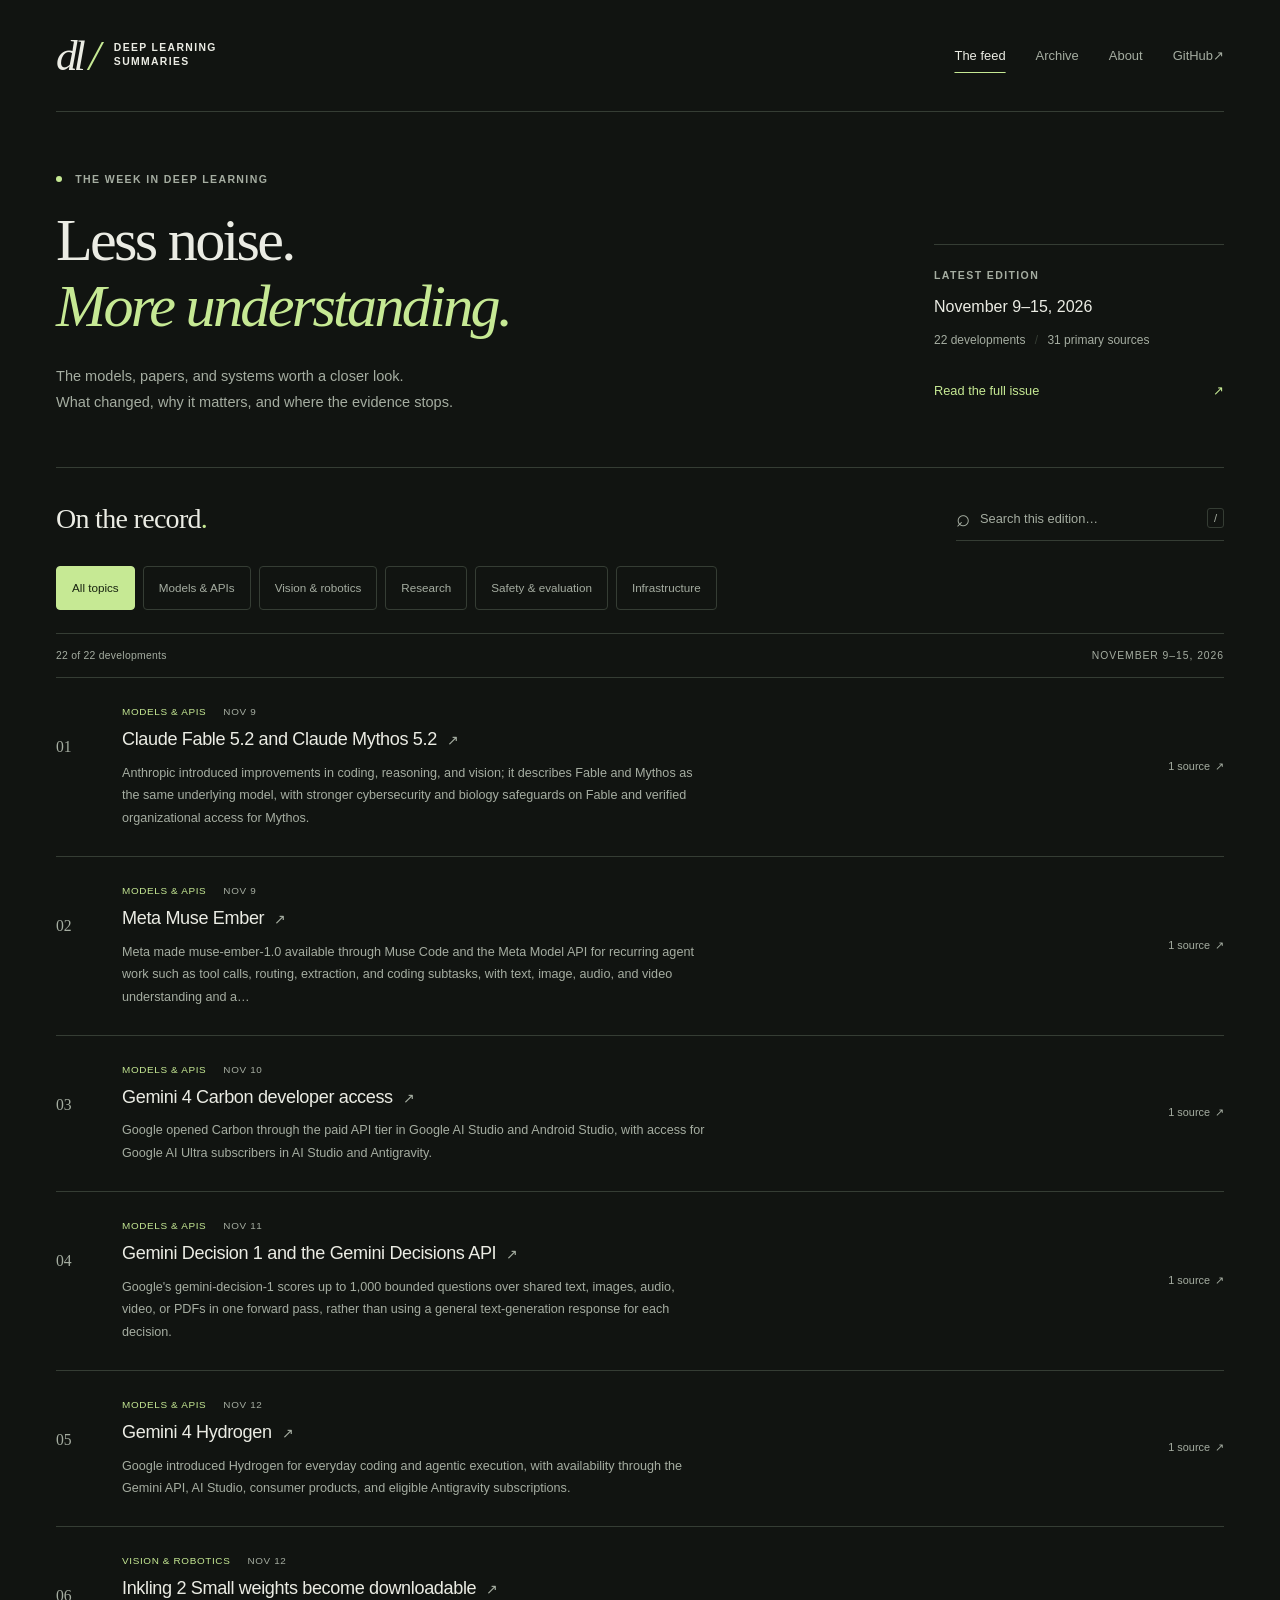
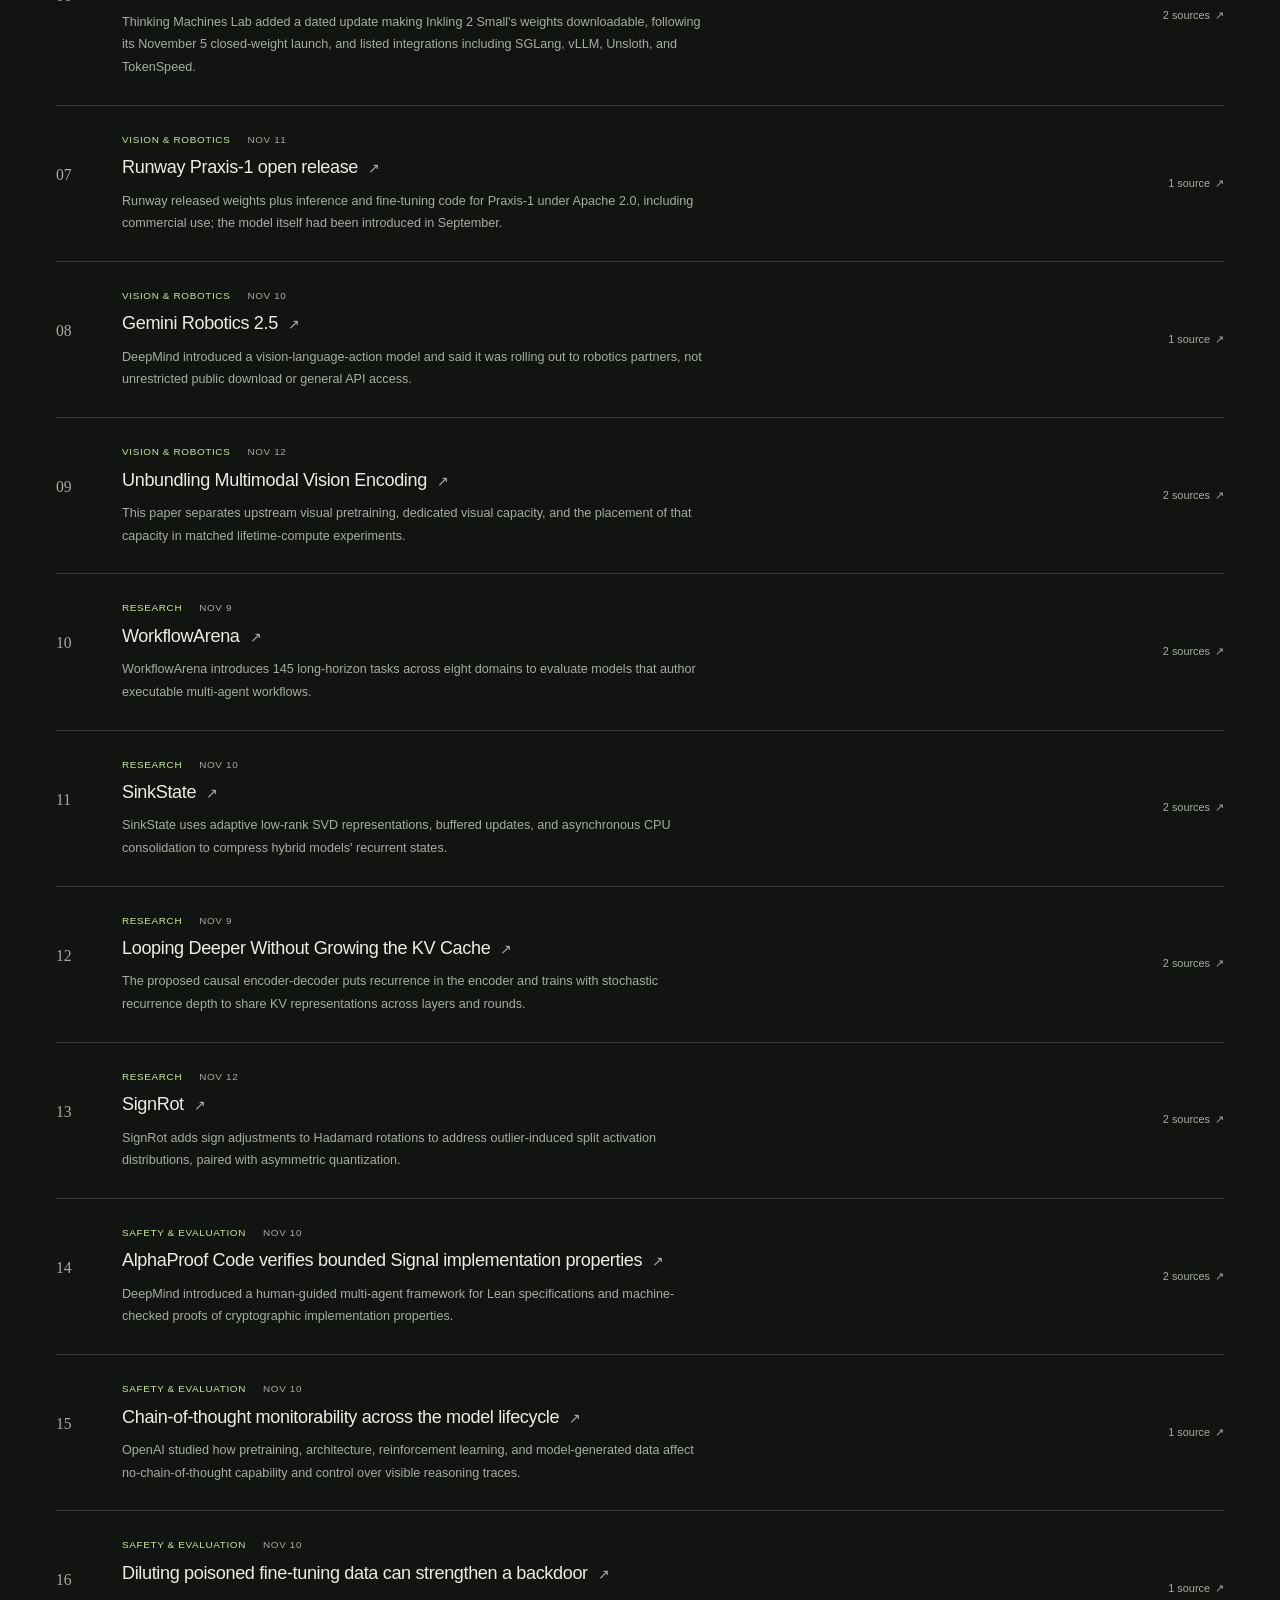
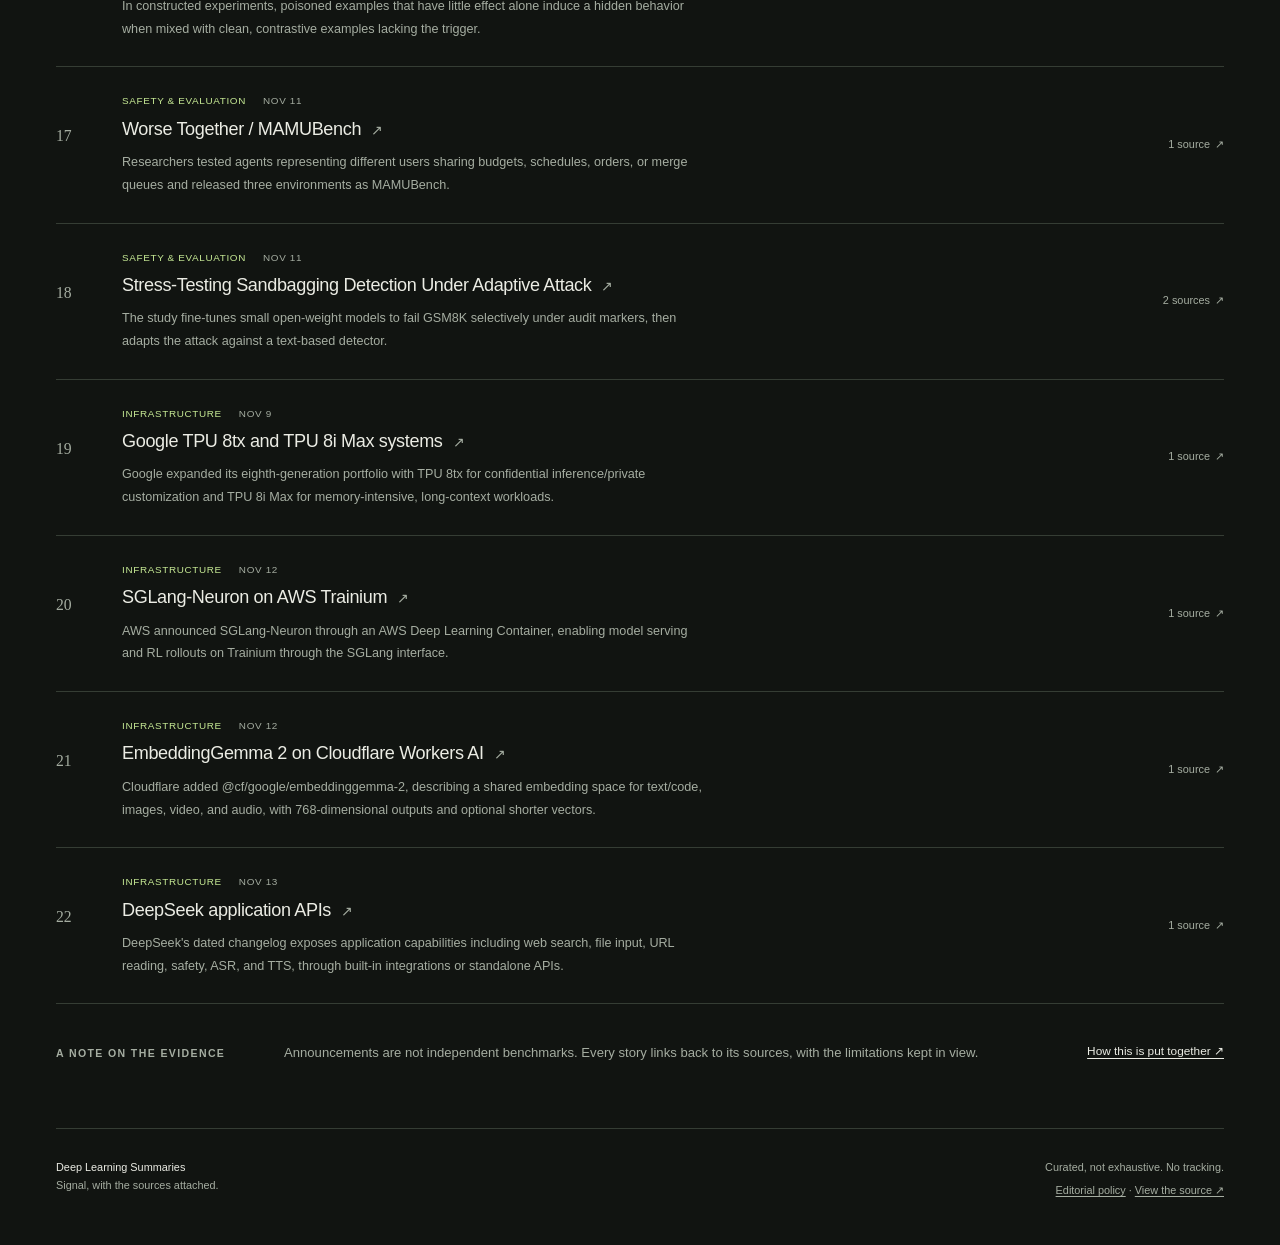
==== docs/index.html @ a54752f3 "feat: add dark news feed and static article website" ====
<!doctype html>
<html lang="en"><head><meta charset="utf-8"><meta name="viewport" content="width=device-width,initial-scale=1">
<meta name="color-scheme" content="dark"><meta name="description" content="A source-linked weekly digest of deep-learning research, models, safety, and infrastructure. Curated, not exhaustive.">
<title>The feed · Deep Learning Summaries</title>
<link rel="icon" href="assets/favicon.svg" type="image/svg+xml">
<link rel="stylesheet" href="assets/site.css"><script type="module" src="assets/site.mjs"></script></head>
<body><a class="skip" href="#main">Skip to content</a><div class="site-wrap">
<header class="topbar"><a class="wordmark" href="index.html" aria-label="Deep Learning Summaries home"><span class="brand-mark" aria-hidden="true">dl<span> /</span></span><span>DEEP LEARNING<br>SUMMARIES</span></a>
<nav aria-label="Main navigation"><a href="index.html" aria-current="page">The feed</a><a href="archive.html">Archive</a><a href="about.html">About</a><a href="https://github.com/justinruaya123/deep-learning-summaries">GitHub <span aria-hidden="true">↗</span></a></nav></header>
<main id="main">
<section class="issue-intro"><div><p class="eyebrow"><span class="status-dot" aria-hidden="true"></span> THE WEEK IN DEEP LEARNING</p><h1>Less noise.<br><em>More understanding.</em></h1><p class="intro-copy">The models, papers, and systems worth a closer look.<br>What changed, why it matters, and where the evidence stops.</p></div>
<aside class="issue-stamp"><span class="eyebrow">LATEST EDITION</span><strong>November 9–15, 2026</strong><p>22 developments <span aria-hidden="true">/</span> 31 primary sources</p><a class="read-issue" href="issues/2026-11-09_to_2026-11-15.html">Read the full issue <span aria-hidden="true">↗</span></a></aside></section>
<section class="feed-section" aria-labelledby="feed-heading"><div class="feed-heading"><h2 id="feed-heading">On the record<span class="accent">.</span></h2><div class="search-wrap" data-enhanced hidden><label class="sr-only" for="search">Search developments</label><span aria-hidden="true">⌕</span><input type="search" id="search" placeholder="Search this edition…" autocomplete="off"><kbd aria-hidden="true">/</kbd></div></div>
<div class="filter-bar" data-enhanced hidden role="group" aria-label="Filter by topic"><button type="button" class="filter is-active" data-filter="all" aria-pressed="true">All topics</button><button type="button" class="filter" data-filter="models" aria-pressed="false">Models & APIs</button><button type="button" class="filter" data-filter="robotics" aria-pressed="false">Vision & robotics</button><button type="button" class="filter" data-filter="research" aria-pressed="false">Research</button><button type="button" class="filter" data-filter="safety" aria-pressed="false">Safety & evaluation</button><button type="button" class="filter" data-filter="infrastructure" aria-pressed="false">Infrastructure</button></div>
<div class="feed-context"><span id="result-count" role="status" aria-live="polite">22 developments</span><span>NOVEMBER 9–15, 2026</span></div>
<div class="stories"><article class="story" data-story data-topic="models" data-search="Claude Fable 5.2 and Claude Mythos 5.2 Date: November 9 — new model versions. Anthropic introduced improvements in coding, reasoning, and vision; it describes Fable and Mythos as the same underlying model, with stronger cybersecurity and biology safeguards on Fable and verified organizational access for Mythos. Anthropic reports generation up to 30% faster than the 5.1 versions and standard pricing of $8 per million input tokens and $40 per million output tokens. Those speed and capability statements are vendor reports, not matched independent tests in this digest. Why it matters — interpretation: Access rules and safeguards can differ even when the underlying model is shared; model selection requires checking both capability and deployment eligibility.">
<div class="story-index">01</div><div class="story-main"><div class="story-meta"><span class="topic-label">Models &amp; APIs</span><span>NOV 9</span></div>
<h3><a href="issues/2026-11-09_to_2026-11-15.html#claude-fable-52-and-claude-mythos-52">Claude Fable 5.2 and Claude Mythos 5.2<span class="story-arrow" aria-hidden="true">↗</span></a></h3><p>Anthropic introduced improvements in coding, reasoning, and vision; it describes Fable and Mythos as the same underlying model, with stronger cybersecurity and biology safeguards on Fable and verified organizational access for Mythos.</p></div>
<a class="source-count" href="issues/2026-11-09_to_2026-11-15.html#source-19">1 source <span aria-hidden="true">↗</span></a></article><article class="story" data-story data-topic="models" data-search="Meta Muse Ember Date: November 9 — model/API release. Meta made muse-ember-1.0 available through Muse Code and the Meta Model API for recurring agent work such as tool calls, routing, extraction, and coding subtasks, with text, image, audio, and video understanding and a one-million-token context window. Meta lists $0.10/$0.50 per million input/output tokens for prompts up to 200K tokens. Do not assume that short-context price applies unchanged across the entire context window or treat Meta&#x27;s intelligence-per-dollar comparison as an independent reproduction. Why it matters — interpretation: Cheap worker models could make repeated subtasks economical, but the relevant test is successful-task cost under the actual prompt length and retry rate.">
<div class="story-index">02</div><div class="story-main"><div class="story-meta"><span class="topic-label">Models &amp; APIs</span><span>NOV 9</span></div>
<h3><a href="issues/2026-11-09_to_2026-11-15.html#meta-muse-ember">Meta Muse Ember<span class="story-arrow" aria-hidden="true">↗</span></a></h3><p>Meta made muse-ember-1.0 available through Muse Code and the Meta Model API for recurring agent work such as tool calls, routing, extraction, and coding subtasks, with text, image, audio, and video understanding and a…</p></div>
<a class="source-count" href="issues/2026-11-09_to_2026-11-15.html#source-24">1 source <span aria-hidden="true">↗</span></a></article><article class="story" data-story data-topic="models" data-search="Gemini 4 Carbon developer access Date: November 10 — broader availability, not the original model announcement. Google opened Carbon through the paid API tier in Google AI Studio and Android Studio, with access for Google AI Ultra subscribers in AI Studio and Antigravity. Google positions Carbon for sustained, multi-step software engineering, research, and cybersecurity workflows. The availability announcement is evidence of access and product positioning, not independent proof of reliability on a reader&#x27;s workloads. Why it matters — interpretation: A model moving into ordinary developer access can matter more operationally than an earlier restricted announcement.">
<div class="story-index">03</div><div class="story-main"><div class="story-meta"><span class="topic-label">Models &amp; APIs</span><span>NOV 10</span></div>
<h3><a href="issues/2026-11-09_to_2026-11-15.html#gemini-4-carbon-developer-access">Gemini 4 Carbon developer access<span class="story-arrow" aria-hidden="true">↗</span></a></h3><p>Google opened Carbon through the paid API tier in Google AI Studio and Android Studio, with access for Google AI Ultra subscribers in AI Studio and Antigravity.</p></div>
<a class="source-count" href="issues/2026-11-09_to_2026-11-15.html#source-18">1 source <span aria-hidden="true">↗</span></a></article><article class="story" data-story data-topic="models" data-search="Gemini Decision 1 and the Gemini Decisions API Date: November 11 — specialized model and endpoint. Google&#x27;s gemini-decision-1 scores up to 1,000 bounded questions over shared text, images, audio, video, or PDFs in one forward pass, rather than using a general text-generation response for each decision. Google lists $0.10 per million input tokens with no output-token charges. Its reported 150–250 ms end-to-end latency concerns contexts up to 16K tokens in the detailed discussion, not a demonstrated guarantee at the full 256K input limit. Why it matters — interpretation: Classification, routing, and rubric scoring may benefit from an endpoint designed around bounded outputs; calibration and error costs still need task-specific validation.">
<div class="story-index">04</div><div class="story-main"><div class="story-meta"><span class="topic-label">Models &amp; APIs</span><span>NOV 11</span></div>
<h3><a href="issues/2026-11-09_to_2026-11-15.html#gemini-decision-1-and-the-gemini-decisions-api">Gemini Decision 1 and the Gemini Decisions API<span class="story-arrow" aria-hidden="true">↗</span></a></h3><p>Google&#x27;s gemini-decision-1 scores up to 1,000 bounded questions over shared text, images, audio, video, or PDFs in one forward pass, rather than using a general text-generation response for each decision.</p></div>
<a class="source-count" href="issues/2026-11-09_to_2026-11-15.html#source-26">1 source <span aria-hidden="true">↗</span></a></article><article class="story" data-story data-topic="models" data-search="Gemini 4 Hydrogen Date: November 12 — new model release. Google introduced Hydrogen for everyday coding and agentic execution, with availability through the Gemini API, AI Studio, consumer products, and eligible Antigravity subscriptions. The announcement lists flat $1.50/$7.50 per million input/output tokens across a one-million-token context window. Google&#x27;s efficiency comparisons against Gemini 3.8 Flash remain vendor-reported. Why it matters — interpretation: This provides another worker-model option alongside heavier planning models, but splitting work across models needs end-to-end evaluation rather than isolated benchmark comparisons.">
<div class="story-index">05</div><div class="story-main"><div class="story-meta"><span class="topic-label">Models &amp; APIs</span><span>NOV 12</span></div>
<h3><a href="issues/2026-11-09_to_2026-11-15.html#gemini-4-hydrogen">Gemini 4 Hydrogen<span class="story-arrow" aria-hidden="true">↗</span></a></h3><p>Google introduced Hydrogen for everyday coding and agentic execution, with availability through the Gemini API, AI Studio, consumer products, and eligible Antigravity subscriptions.</p></div>
<a class="source-count" href="issues/2026-11-09_to_2026-11-15.html#source-20">1 source <span aria-hidden="true">↗</span></a></article><article class="story" data-story data-topic="robotics" data-search="Inkling 2 Small weights become downloadable Date: November 12 — open-weight milestone. Thinking Machines Lab added a dated update making Inkling 2 Small&#x27;s weights downloadable, following its November 5 closed-weight launch, and listed integrations including SGLang, vLLM, Unsloth, and TokenSpeed. The model card documents text/image input, 594B total parameters, 17B active parameters, and MXFP8/NVFP4 numerics. Active parameter count is not the same as the weight-storage requirement for self-hosting. Why it matters — interpretation: Downloadable checkpoints enable deployment and adaptation choices that an API-only launch does not; verify license terms and hardware requirements before committing to deployment.">
<div class="story-index">06</div><div class="story-main"><div class="story-meta"><span class="topic-label">Vision &amp; robotics</span><span>NOV 12</span></div>
<h3><a href="issues/2026-11-09_to_2026-11-15.html#inkling-2-small-weights-become-downloadable">Inkling 2 Small weights become downloadable<span class="story-arrow" aria-hidden="true">↗</span></a></h3><p>Thinking Machines Lab added a dated update making Inkling 2 Small&#x27;s weights downloadable, following its November 5 closed-weight launch, and listed integrations including SGLang, vLLM, Unsloth, and TokenSpeed.</p></div>
<a class="source-count" href="issues/2026-11-09_to_2026-11-15.html#source-21">2 sources <span aria-hidden="true">↗</span></a></article><article class="story" data-story data-topic="robotics" data-search="Runway Praxis-1 open release Date: November 11 — weights and code release. Runway released weights plus inference and fine-tuning code for Praxis-1 under Apache 2.0, including commercial use; the model itself had been introduced in September. Runway describes a 27B-parameter mixture-of-experts diffusion transformer that predicts video and actions together. Its reported 46.2% success over 1,200 RoboLab-120 episodes is a benchmark result from the vendor, not proof of general real-world robotic competence. Why it matters — interpretation: An open video-and-action model gives researchers a concrete artifact for adaptation and comparison, rather than only a demo or hosted service.">
<div class="story-index">07</div><div class="story-main"><div class="story-meta"><span class="topic-label">Vision &amp; robotics</span><span>NOV 11</span></div>
<h3><a href="issues/2026-11-09_to_2026-11-15.html#runway-praxis-1-open-release">Runway Praxis-1 open release<span class="story-arrow" aria-hidden="true">↗</span></a></h3><p>Runway released weights plus inference and fine-tuning code for Praxis-1 under Apache 2.0, including commercial use; the model itself had been introduced in September.</p></div>
<a class="source-count" href="issues/2026-11-09_to_2026-11-15.html#source-25">1 source <span aria-hidden="true">↗</span></a></article><article class="story" data-story data-topic="robotics" data-search="Gemini Robotics 2.5 Date: November 10 — model announcement and partner rollout. DeepMind introduced a vision-language-action model and said it was rolling out to robotics partners, not unrestricted public download or general API access. Google reports evaluation over more than 200 tasks and 96% success for an Apollo 2 automotive-kitting proof-of-concept at Mercedes-Benz. These vendor/partner results are specific to the described conditions and do not establish universal factory or household reliability. Why it matters — interpretation: Embodied-model evaluation should distinguish partner proof-of-concept success from availability, transfer to new robots, and safety under unfamiliar conditions.">
<div class="story-index">08</div><div class="story-main"><div class="story-meta"><span class="topic-label">Vision &amp; robotics</span><span>NOV 10</span></div>
<h3><a href="issues/2026-11-09_to_2026-11-15.html#gemini-robotics-25">Gemini Robotics 2.5<span class="story-arrow" aria-hidden="true">↗</span></a></h3><p>DeepMind introduced a vision-language-action model and said it was rolling out to robotics partners, not unrestricted public download or general API access.</p></div>
<a class="source-count" href="issues/2026-11-09_to_2026-11-15.html#source-23">1 source <span aria-hidden="true">↗</span></a></article><article class="story" data-story data-topic="robotics" data-search="Unbundling Multimodal Vision Encoding First arXiv submission: November 12; v1 read. This paper separates upstream visual pretraining, dedicated visual capacity, and the placement of that capacity in matched lifetime-compute experiments. The authors find dedicated visual capacity more important than a separate pretraining stage under their conditions; vision-only modules early inside the multimodal backbone match a pre-fusion encoder and can lower time to first token. The experiments use shared image data, dense backbones up to 6.4B parameters, and 224×224 images; they do not rule out gains from encoders pretrained on additional data, nor settle high-resolution or video regimes. Why it matters — interpretation: Architectural choices that commonly arrive bundled should be isolated before attributing gains to a pretrained encoder alone.">
<div class="story-index">09</div><div class="story-main"><div class="story-meta"><span class="topic-label">Vision &amp; robotics</span><span>NOV 12</span></div>
<h3><a href="issues/2026-11-09_to_2026-11-15.html#unbundling-multimodal-vision-encoding">Unbundling Multimodal Vision Encoding<span class="story-arrow" aria-hidden="true">↗</span></a></h3><p>This paper separates upstream visual pretraining, dedicated visual capacity, and the placement of that capacity in matched lifetime-compute experiments.</p></div>
<a class="source-count" href="issues/2026-11-09_to_2026-11-15.html#source-38">2 sources <span aria-hidden="true">↗</span></a></article><article class="story" data-story data-topic="research" data-search="WorkflowArena First arXiv submission: November 9; v1 read. WorkflowArena introduces 145 long-horizon tasks across eight domains to evaluate models that author executable multi-agent workflows. Across nine models, the strongest configuration fully resolves 36.95% of tasks averaged across domains. Each configuration is evaluated once per task, without variance estimates; model and harness effects are entangled, and some artifact judging lacks measured human agreement. Why it matters — interpretation: Whether and how a model delegates is a capability worth measuring separately from how well it solves a task alone; close leaderboard rankings here should not be overinterpreted.">
<div class="story-index">10</div><div class="story-main"><div class="story-meta"><span class="topic-label">Research</span><span>NOV 9</span></div>
<h3><a href="issues/2026-11-09_to_2026-11-15.html#workflowarena">WorkflowArena<span class="story-arrow" aria-hidden="true">↗</span></a></h3><p>WorkflowArena introduces 145 long-horizon tasks across eight domains to evaluate models that author executable multi-agent workflows.</p></div>
<a class="source-count" href="issues/2026-11-09_to_2026-11-15.html#source-28">2 sources <span aria-hidden="true">↗</span></a></article><article class="story" data-story data-topic="research" data-search="SinkState First arXiv submission: November 10; v1 read. SinkState uses adaptive low-rank SVD representations, buffered updates, and asynchronous CPU consolidation to compress hybrid models&#x27; recurrent states. Across four Mamba-2/Gated DeltaNet hybrid models spanning 4B–120B parameters, the authors report up to 2.6× lower peak recurrent-state memory and 1.58× faster decoding. Hardware experiments use one RTX PRO 6000 Blackwell GPU; the memory claim is about recurrent states, not total model memory, and high-rank states can require dense fallback. Why it matters — interpretation: Stateful inference optimization extends beyond Transformer KV caches, but benefits depend on state rank, batch size, and hardware.">
<div class="story-index">11</div><div class="story-main"><div class="story-meta"><span class="topic-label">Research</span><span>NOV 10</span></div>
<h3><a href="issues/2026-11-09_to_2026-11-15.html#sinkstate">SinkState<span class="story-arrow" aria-hidden="true">↗</span></a></h3><p>SinkState uses adaptive low-rank SVD representations, buffered updates, and asynchronous CPU consolidation to compress hybrid models&#x27; recurrent states.</p></div>
<a class="source-count" href="issues/2026-11-09_to_2026-11-15.html#source-30">2 sources <span aria-hidden="true">↗</span></a></article><article class="story" data-story data-topic="research" data-search="Looping Deeper Without Growing the KV Cache First arXiv submission: November 9; v1 read. The proposed causal encoder-decoder puts recurrence in the encoder and trains with stochastic recurrence depth to share KV representations across layers and rounds. Controlled pretraining recovers 86–93% of a looped Transformer&#x27;s gain with one-sixth its global KV. A 552B-parameter serving experiment reports 36.8× less KV per token, but quality experiments stop at 340M dense parameters and 2,048-token context; frontier-scale serving uses dummy or original weights not trained to loop and emulates per-round cache through pool caps. Critical boundary: The frontier-scale result measures serving cost, not preserved frontier-model quality. Treating the memory number as a lossless production-model upgrade would overstate the paper.">
<div class="story-index">12</div><div class="story-main"><div class="story-meta"><span class="topic-label">Research</span><span>NOV 9</span></div>
<h3><a href="issues/2026-11-09_to_2026-11-15.html#looping-deeper-without-growing-the-kv-cache">Looping Deeper Without Growing the KV Cache<span class="story-arrow" aria-hidden="true">↗</span></a></h3><p>The proposed causal encoder-decoder puts recurrence in the encoder and trains with stochastic recurrence depth to share KV representations across layers and rounds.</p></div>
<a class="source-count" href="issues/2026-11-09_to_2026-11-15.html#source-32">2 sources <span aria-hidden="true">↗</span></a></article><article class="story" data-story data-topic="research" data-search="SignRot First arXiv submission: November 12; v1 read. SignRot adds sign adjustments to Hadamard rotations to address outlier-induced split activation distributions, paired with asymmetric quantization. Combined with QuaRot on LLaMA3-70B, the authors report WikiText2 perplexity of 5.88 and average zero-shot reasoning accuracy of 72.73. Only the calibration-selected channel is folded; other or token-dependent outliers remain, and effectiveness beyond Hadamard transforms is unresolved. Why it matters — interpretation: Quantization comparisons need matched baselines and output-quality checks; a quality improvement alone does not establish lower production latency or serving cost.">
<div class="story-index">13</div><div class="story-main"><div class="story-meta"><span class="topic-label">Research</span><span>NOV 12</span></div>
<h3><a href="issues/2026-11-09_to_2026-11-15.html#signrot">SignRot<span class="story-arrow" aria-hidden="true">↗</span></a></h3><p>SignRot adds sign adjustments to Hadamard rotations to address outlier-induced split activation distributions, paired with asymmetric quantization.</p></div>
<a class="source-count" href="issues/2026-11-09_to_2026-11-15.html#source-36">2 sources <span aria-hidden="true">↗</span></a></article><article class="story" data-story data-topic="safety" data-search="AlphaProof Code verifies bounded Signal implementation properties Date: November 10 — technical report and artifacts. DeepMind introduced a human-guided multi-agent framework for Lean specifications and machine-checked proofs of cryptographic implementation properties. The technical report covers a compiled AArch64 libsignal executable and reports about 6.3 million lines of Lean proof code supported by about 27,000 lines of trusted specifications and machine semantics. Human-approved specifications, cryptographic assumptions, and the proof-checking trusted base remain essential; group messaging and other portions of the full application are outside the demonstrated guarantee. Critical boundary: This is not proof that the entire Signal application, every platform build, or all side-channel behavior is secure.">
<div class="story-index">14</div><div class="story-main"><div class="story-meta"><span class="topic-label">Safety &amp; evaluation</span><span>NOV 10</span></div>
<h3><a href="issues/2026-11-09_to_2026-11-15.html#alphaproof-code-verifies-bounded-signal-implementation-properties">AlphaProof Code verifies bounded Signal implementation properties<span class="story-arrow" aria-hidden="true">↗</span></a></h3><p>DeepMind introduced a human-guided multi-agent framework for Lean specifications and machine-checked proofs of cryptographic implementation properties.</p></div>
<a class="source-count" href="issues/2026-11-09_to_2026-11-15.html#source-9">2 sources <span aria-hidden="true">↗</span></a></article><article class="story" data-story data-topic="safety" data-search="Chain-of-thought monitorability across the model lifecycle Date: November 10 — OpenAI safety study. OpenAI studied how pretraining, architecture, reinforcement learning, and model-generated data affect no-chain-of-thought capability and control over visible reasoning traces. It reports that better base-model perplexity and some architectures increase no-CoT capability, while RL and synthetic-data training can increase CoT controllability. The researchers explicitly call these imperfect proxies; their concern about weaker future monitorability is not a demonstration that every reasoning trace is deceptive or useless. Why it matters — interpretation: Visible reasoning should be one oversight signal, not assumed to be a complete account of the computation behind an answer.">
<div class="story-index">15</div><div class="story-main"><div class="story-meta"><span class="topic-label">Safety &amp; evaluation</span><span>NOV 10</span></div>
<h3><a href="issues/2026-11-09_to_2026-11-15.html#chain-of-thought-monitorability-across-the-model-lifecycle">Chain-of-thought monitorability across the model lifecycle<span class="story-arrow" aria-hidden="true">↗</span></a></h3><p>OpenAI studied how pretraining, architecture, reinforcement learning, and model-generated data affect no-chain-of-thought capability and control over visible reasoning traces.</p></div>
<a class="source-count" href="issues/2026-11-09_to_2026-11-15.html#source-10">1 source <span aria-hidden="true">↗</span></a></article><article class="story" data-story data-topic="safety" data-search="Diluting poisoned fine-tuning data can strengthen a backdoor Date: November 10 — Anthropic Fellows/Truthful AI study. In constructed experiments, poisoned examples that have little effect alone induce a hidden behavior when mixed with clean, contrastive examples lacking the trigger. In one Qwen3-8B setup, replacing 80% of poisoned data with clean data raises misalignment under an inoculation prompt from 7% to 16%, while normal-assistant-prompt behavior is unchanged. The experiments use small open-weight models or an MNIST network and deliberately constructed data, not a production training pipeline. Why it matters — interpretation: Auditing individual samples or poison-only datasets can miss effects that depend on the mixture and on trigger-conditioned evaluation.">
<div class="story-index">16</div><div class="story-main"><div class="story-meta"><span class="topic-label">Safety &amp; evaluation</span><span>NOV 10</span></div>
<h3><a href="issues/2026-11-09_to_2026-11-15.html#diluting-poisoned-fine-tuning-data-can-strengthen-a-backdoor">Diluting poisoned fine-tuning data can strengthen a backdoor<span class="story-arrow" aria-hidden="true">↗</span></a></h3><p>In constructed experiments, poisoned examples that have little effect alone induce a hidden behavior when mixed with clean, contrastive examples lacking the trigger.</p></div>
<a class="source-count" href="issues/2026-11-09_to_2026-11-15.html#source-11">1 source <span aria-hidden="true">↗</span></a></article><article class="story" data-story data-topic="safety" data-search="Worse Together / MAMUBench Date: November 11 — multi-user coordination study. Researchers tested agents representing different users sharing budgets, schedules, orders, or merge queues and released three environments as MAMUBench. For both tested Claude models, a single coordinator outperforms peer-to-peer teams across all four simulated environments. The fixes vary by setting: team leadership helps the shared-budget case, while blocking checkout until pending messages are read helps group orders; some behavior labels use model judges, and the aggregate score does not fully account for consent or fairness. Why it matters — interpretation: More agents are not automatically better, especially when they represent different people and can overwrite shared state.">
<div class="story-index">17</div><div class="story-main"><div class="story-meta"><span class="topic-label">Safety &amp; evaluation</span><span>NOV 11</span></div>
<h3><a href="issues/2026-11-09_to_2026-11-15.html#worse-together-mamubench">Worse Together / MAMUBench<span class="story-arrow" aria-hidden="true">↗</span></a></h3><p>Researchers tested agents representing different users sharing budgets, schedules, orders, or merge queues and released three environments as MAMUBench.</p></div>
<a class="source-count" href="issues/2026-11-09_to_2026-11-15.html#source-12">1 source <span aria-hidden="true">↗</span></a></article><article class="story" data-story data-topic="safety" data-search="Stress-Testing Sandbagging Detection Under Adaptive Attack First arXiv submission: November 11; v1 read. The study fine-tunes small open-weight models to fail GSM8K selectively under audit markers, then adapts the attack against a text-based detector. Two retraining rounds reduce that detector&#x27;s AUC from 0.978 to 0.560 while retaining a 40–49-percentage-point marked accuracy drop. Adaptation is tested only against that text audit on Qwen 2.5-3B; other detectors face fixed attacks, and inactive-trigger comparisons do not establish detection performance on active trigger attacks. Why it matters — interpretation: Detecting a fixed artificial attack does not establish robustness to an attacker that changes its training in response; this is not evidence of spontaneous sandbagging by a deployed frontier model.">
<div class="story-index">18</div><div class="story-main"><div class="story-meta"><span class="topic-label">Safety &amp; evaluation</span><span>NOV 11</span></div>
<h3><a href="issues/2026-11-09_to_2026-11-15.html#stress-testing-sandbagging-detection-under-adaptive-attack">Stress-Testing Sandbagging Detection Under Adaptive Attack<span class="story-arrow" aria-hidden="true">↗</span></a></h3><p>The study fine-tunes small open-weight models to fail GSM8K selectively under audit markers, then adapts the attack against a text-based detector.</p></div>
<a class="source-count" href="issues/2026-11-09_to_2026-11-15.html#source-34">2 sources <span aria-hidden="true">↗</span></a></article><article class="story" data-story data-topic="infrastructure" data-search="Google TPU 8tx and TPU 8i Max systems Date: November 9 — hardware-system announcements. Google expanded its eighth-generation portfolio with TPU 8tx for confidential inference/private customization and TPU 8i Max for memory-intensive, long-context workloads. The announcement explicitly distinguishes new systems from entirely new silicon: 8tx uses TPU 8t silicon with security and system changes, while 8i Max combines two TPU 8i chips in one package. Google reports twice the compute, SRAM, and HBM bandwidth for 8i Max versus 8i; this is a vendor system specification, not evidence of 2× application throughput. Why it matters — interpretation: Packaging, memory, networking, and confidentiality can be central deployment changes even without a wholly new chip generation.">
<div class="story-index">19</div><div class="story-main"><div class="story-meta"><span class="topic-label">Infrastructure</span><span>NOV 9</span></div>
<h3><a href="issues/2026-11-09_to_2026-11-15.html#google-tpu-8tx-and-tpu-8i-max-systems">Google TPU 8tx and TPU 8i Max systems<span class="story-arrow" aria-hidden="true">↗</span></a></h3><p>Google expanded its eighth-generation portfolio with TPU 8tx for confidential inference/private customization and TPU 8i Max for memory-intensive, long-context workloads.</p></div>
<a class="source-count" href="issues/2026-11-09_to_2026-11-15.html#source-15">1 source <span aria-hidden="true">↗</span></a></article><article class="story" data-story data-topic="infrastructure" data-search="SGLang-Neuron on AWS Trainium Date: November 12 — public serving integration. AWS announced SGLang-Neuron through an AWS Deep Learning Container, enabling model serving and RL rollouts on Trainium through the SGLang interface. The out-of-tree plugin uses native PyTorch/TorchNeuron and Trainium-specific execution, with prefill/decode disaggregation and KV transfer through NIXL over EFA. The walkthrough establishes an integration path, not a universal speedup or a reproduced total-cost advantage over GPU serving. Why it matters — interpretation: Keeping a familiar serving interface could reduce migration work; model support, numerical behavior, and actual workload performance still need validation.">
<div class="story-index">20</div><div class="story-main"><div class="story-meta"><span class="topic-label">Infrastructure</span><span>NOV 12</span></div>
<h3><a href="issues/2026-11-09_to_2026-11-15.html#sglang-neuron-on-aws-trainium">SGLang-Neuron on AWS Trainium<span class="story-arrow" aria-hidden="true">↗</span></a></h3><p>AWS announced SGLang-Neuron through an AWS Deep Learning Container, enabling model serving and RL rollouts on Trainium through the SGLang interface.</p></div>
<a class="source-count" href="issues/2026-11-09_to_2026-11-15.html#source-13">1 source <span aria-hidden="true">↗</span></a></article><article class="story" data-story data-topic="infrastructure" data-search="EmbeddingGemma 2 on Cloudflare Workers AI Date: November 12 — platform availability milestone. Cloudflare added @cf/google/embeddinggemma-2, describing a shared embedding space for text/code, images, video, and audio, with 768-dimensional outputs and optional shorter vectors. The changelog lists an 8,192-token shared input window and $0.0017 per million input tokens. This dates availability on Workers AI, not necessarily the model&#x27;s original release, and the announcement does not independently establish retrieval quality on a reader&#x27;s data. Why it matters — interpretation: A shared multimodal index can simplify retrieval design, but dimensions, prefixes, modality mixing, and evaluation data still affect results.">
<div class="story-index">21</div><div class="story-main"><div class="story-meta"><span class="topic-label">Infrastructure</span><span>NOV 12</span></div>
<h3><a href="issues/2026-11-09_to_2026-11-15.html#embeddinggemma-2-on-cloudflare-workers-ai">EmbeddingGemma 2 on Cloudflare Workers AI<span class="story-arrow" aria-hidden="true">↗</span></a></h3><p>Cloudflare added @cf/google/embeddinggemma-2, describing a shared embedding space for text/code, images, video, and audio, with 768-dimensional outputs and optional shorter vectors.</p></div>
<a class="source-count" href="issues/2026-11-09_to_2026-11-15.html#source-14">1 source <span aria-hidden="true">↗</span></a></article><article class="story" data-story data-topic="infrastructure" data-search="DeepSeek application APIs Date: November 13 — application/API expansion, not a new base model. DeepSeek&#x27;s dated changelog exposes application capabilities including web search, file input, URL reading, safety, ASR, and TTS, through built-in integrations or standalone APIs. The same changelog separates this change from its October 17 model update. The in-week event should therefore be described as a developer-tooling expansion, not a newly trained model or new open-weight checkpoint. Why it matters — interpretation: Tool access and server-side context assembly can change what developers can build even when the underlying model does not change.">
<div class="story-index">22</div><div class="story-main"><div class="story-meta"><span class="topic-label">Infrastructure</span><span>NOV 13</span></div>
<h3><a href="issues/2026-11-09_to_2026-11-15.html#deepseek-application-apis">DeepSeek application APIs<span class="story-arrow" aria-hidden="true">↗</span></a></h3><p>DeepSeek&#x27;s dated changelog exposes application capabilities including web search, file input, URL reading, safety, ASR, and TTS, through built-in integrations or standalone APIs.</p></div>
<a class="source-count" href="issues/2026-11-09_to_2026-11-15.html#source-22">1 source <span aria-hidden="true">↗</span></a></article></div><div class="empty-state" id="empty-state" hidden><h3>No matches in this edition.</h3><p>Try another term or remove the topic filter.</p><button type="button" class="reset-button" id="reset-filters">Clear search & filters</button></div>
<noscript><p class="notice">All stories are shown. Search and topic filters require JavaScript.</p></noscript>
</section><section class="reading-note"><p class="eyebrow">A NOTE ON THE EVIDENCE</p><p>Announcements are not independent benchmarks. Every story links back to its sources, with the limitations kept in view.</p><a href="about.html">How this is put together ↗</a></section></main>
<footer class="site-footer"><span>Deep Learning Summaries<br><span class="muted">Signal, with the sources attached.</span></span><span>Curated, not exhaustive. No tracking.<br><a href="about.html">Editorial policy</a> <span aria-hidden="true">·</span> <a href="https://github.com/justinruaya123/deep-learning-summaries">View the source ↗</a></span></footer>
</div></body></html>
---- docs/assets/site.css ----
:root {
  color-scheme: dark;
  --bg: #111411;
  --panel: #181c18;
  --ink: #ebece4;
  --muted: #a5ada1;
  --line: #353d34;
  --accent: #c6e994;
  --sans: 'Avenir Next', Avenir, 'Segoe UI', sans-serif;
  --serif: 'Iowan Old Style', 'Palatino Linotype', 'Book Antiqua', Georgia, serif;
}
* { box-sizing: border-box; }
html { scroll-padding-top: 2rem; }
body { margin: 0; background: var(--bg); color: var(--ink); font-family: var(--sans); font-size: 1rem; line-height: 1.65; -webkit-font-smoothing: antialiased; }
a { color: inherit; text-decoration-thickness: 1px; text-underline-offset: .22em; }
button, input { font: inherit; }
button, a, input { -webkit-tap-highlight-color: transparent; }
a:hover { color: var(--accent); }
:focus-visible { outline: 2px solid var(--accent); outline-offset: 5px; border-radius: 2px; }
button { cursor: pointer; }
[hidden] { display: none !important; }
::selection { color: var(--bg); background: var(--accent); }
.site-wrap { max-width: 1312px; margin: 0 auto; padding: 0 56px; }
.topbar { min-height: 112px; display: flex; align-items: center; justify-content: space-between; gap: 28px; border-bottom: 1px solid var(--line); }
.wordmark { display: inline-flex; align-items: center; gap: 17px; text-decoration: none; font-size: .65rem; font-weight: 650; line-height: 1.4; letter-spacing: .13em; }
.brand-mark { font-family: var(--serif); font-weight: 500; font-style: italic; font-size: 2.7rem; letter-spacing: -.09em; line-height: 1; }
.brand-mark span { color: var(--accent); }
.topbar nav { display: flex; gap: 30px; flex-wrap: wrap; }
.topbar nav a { display: inline-flex; min-height: 44px; align-items: center; color: var(--muted); font-size: .81rem; text-decoration: none; }
.topbar nav a[aria-current], .topbar nav a:hover { color: var(--ink); }
.topbar nav a[aria-current] { text-decoration: underline; text-decoration-color: var(--accent); text-underline-offset: 12px; }
.issue-intro { padding: 59px 0 51px; display: grid; grid-template-columns: minmax(0, 1fr) minmax(220px, 290px); align-items: end; gap: 50px; }
.eyebrow { margin: 0 0 19px; color: var(--muted); font-size: .66rem; letter-spacing: .13em; font-weight: 600; line-height: 1.6; }
.status-dot { width: 6px; height: 6px; display: inline-block; margin: 0 9px 1px 0; border-radius: 50%; background: var(--accent); }
h1 { margin: 0; font-family: var(--serif); font-weight: 400; font-size: clamp(2.7rem, 4.7vw, 4.1rem); line-height: 1.1; letter-spacing: -.045em; text-wrap: balance; }
h1 em { color: var(--accent); font-weight: 400; }
.intro-copy { margin: 24px 0 0; font-size: .91rem; line-height: 1.8; color: var(--muted); }
.issue-stamp { border-top: 1px solid var(--line); padding: 22px 0 3px; }
.issue-stamp .eyebrow { display: block; margin-bottom: 11px; }
.issue-stamp strong { font-size: 1rem; font-weight: 500; }
.issue-stamp p { margin: 10px 0 18px; font-size: .75rem; color: var(--muted); }
.issue-stamp p span { margin: 0 6px; color: var(--line); }
.read-issue { display: flex; align-items: center; justify-content: space-between; min-height: 44px; font-size: .8rem; text-decoration: none; color: var(--accent); }
.feed-section { border-top: 1px solid var(--line); }
.feed-heading { display: flex; align-items: center; justify-content: space-between; gap: 25px; padding: 28px 0 24px; }
.feed-heading h2 { font-family: var(--serif); font-size: 1.75rem; font-weight: 400; letter-spacing: -.025em; margin: 0; }
.accent { color: var(--accent); }
.search-wrap { display: flex; align-items: center; gap: 10px; color: var(--muted); border-bottom: 1px solid var(--line); min-height: 44px; width: 268px; max-width: 100%; }
.search-wrap > span { font-size: 1.5rem; line-height: 1; }
.search-wrap input { width: 100%; min-width: 0; color: var(--ink); border: none; background: transparent; padding: 10px 0; outline-offset: 2px; font-size: .8rem; }
.search-wrap input::placeholder { color: var(--muted); opacity: 1; }
kbd { font-family: var(--sans); font-size: .7rem; padding: 0 6px; border: 1px solid var(--line); border-radius: 3px; }
.filter-bar { display: flex; flex-wrap: wrap; gap: 8px; margin-bottom: 23px; }
.filter { border: 1px solid var(--line); border-radius: 4px; min-height: 44px; padding: 7px 15px; font-size: .73rem; background: transparent; color: var(--muted); }
.filter:hover { border-color: var(--muted); color: var(--ink); }
.filter.is-active { background: var(--accent); color: #182310; border-color: var(--accent); }
.feed-context { display: flex; justify-content: space-between; gap: 20px; padding: 13px 0; border-top: 1px solid var(--line); border-bottom: 1px solid var(--line); font-size: .65rem; color: var(--muted); letter-spacing: .025em; }
.feed-context > :last-child { letter-spacing: .09em; }
.story { display: grid; grid-template-columns: 42px minmax(0, 1fr) 90px; gap: 24px; align-items: start; padding: 26px 0; border-bottom: 1px solid var(--line); }
.story-index { color: var(--muted); font-family: var(--serif); font-size: .98rem; padding-top: 30px; }
.story-meta { display: flex; gap: 17px; align-items: center; flex-wrap: wrap; font-size: .62rem; letter-spacing: .065em; color: var(--muted); text-transform: uppercase; }
.topic-label { color: var(--accent); }
.story-main { min-width: 0; }
.story h3 { margin: 7px 0 9px; font-weight: 500; letter-spacing: -.02em; font-size: 1.13rem; line-height: 1.4; overflow-wrap: anywhere; }
.story h3 a { text-decoration: none; }
.story-arrow { display: inline-block; margin-left: 10px; font-size: .9rem; color: var(--muted); }
.story p { margin: 0; color: var(--muted); font-size: .79rem; line-height: 1.8; max-width: 83ch; overflow-wrap: anywhere; }
.source-count { font-size: .68rem; color: var(--muted); align-self: center; justify-self: end; text-decoration: none; min-height: 44px; display: inline-flex; align-items: center; gap: 5px; }
.empty-state { padding: 55px 0; text-align: left; border-bottom: 1px solid var(--line); }
.empty-state h3 { font-family: var(--serif); font-size: 1.8rem; font-weight: 400; }
.empty-state p { color: var(--muted); }
.reset-button { background: var(--accent); color: #182310; border: 0; border-radius: 3px; min-height: 44px; padding: 10px 20px; }
.reading-note { padding: 38px 0 42px; display: grid; grid-template-columns: 200px minmax(0, 1fr) 190px; gap: 28px; align-items: start; }
.reading-note .eyebrow { margin-top: 3px; }
.reading-note > p:not(.eyebrow) { font-size: .82rem; color: var(--muted); margin: 0; }
.reading-note > a { font-size: .74rem; justify-self: end; min-height: 44px; }
.site-footer { border-top: 1px solid var(--line); padding: 30px 0 40px; display: flex; justify-content: space-between; gap: 28px; font-size: .68rem; }
.site-footer > :last-child { text-align: right; color: var(--muted); }
.site-footer a { display: inline-block; padding: 5px 0; }
.muted { color: var(--muted); }
.article-heading { padding: 35px 0 45px; border-bottom: 1px solid var(--line); }
.back-link { display: inline-block; min-height: 44px; margin-bottom: 25px; color: var(--muted); font-size: .78rem; text-decoration: none; }
.article-heading .eyebrow { margin-bottom: 14px; }
.article-heading h1 { font-size: clamp(2.2rem, 4vw, 3.5rem); }
.article-heading > p:last-child { margin: 20px 0 0; color: var(--muted); font-size: .86rem; }
.article-layout { display: grid; grid-template-columns: 215px minmax(0, 1fr); gap: 56px; padding: 40px 0 65px; }
.article-toc { min-width: 0; }
.article-toc nav { position: sticky; top: 30px; }
.article-toc .eyebrow { display: block; margin-bottom: 10px; }
.article-toc a { display: block; font-size: .75rem; padding: 9px 0; text-decoration: none; line-height: 1.5; color: var(--muted); }
.article-toc a:hover { color: var(--accent); }
.prose { max-width: 75ch; min-width: 0; overflow-wrap: anywhere; font-size: .98rem; line-height: 1.85; }
.prose > :first-child { margin-top: 0; }
.prose h1 { font-size: 3rem; margin-bottom: 1.2em; }
.prose h2 { font-family: var(--serif); font-weight: 400; font-size: 1.8rem; letter-spacing: -.025em; line-height: 1.3; margin: 2.4em 0 1em; padding-top: 1.2em; border-top: 1px solid var(--line); }
.prose h3 { font-size: 1.17rem; line-height: 1.45; margin: 2.3em 0 .8em; font-weight: 550; }
.prose p, .prose li { color: #bcc4b7; }
.prose strong { color: var(--ink); font-weight: 600; }
.prose a { color: var(--accent); }
.prose ul, .prose ol { padding-left: 1.3em; }
.prose li { padding-left: .25em; margin-bottom: .65em; }
.prose code { font-size: .83em; background: #20261f; padding: .1em .3em; border-radius: 3px; }
.prose .citation { font-size: .73em; margin-left: .2em; text-decoration: none; display: inline; }
.sources-list { list-style: none; padding-left: 0 !important; }
.sources-list > li { border-bottom: 1px solid var(--line); padding: 22px 0; margin: 0; scroll-margin-top: 30px; }
.source-title { display: flex; gap: 10px; font-size: .8rem; line-height: 1.6; }
.source-number { flex-shrink: 0; color: var(--muted); font-variant-numeric: tabular-nums; }
.sources-list details { margin-top: 10px; font-size: .77rem; }
.sources-list summary { color: var(--muted); cursor: pointer; min-height: 44px; display: list-item; padding: 8px 0; }
.sources-list blockquote { margin: 8px 0; padding: 16px; background: var(--panel); color: var(--ink); }
:target { scroll-margin-top: 30px; }
.sources-list > li:target { background: var(--panel); }
.simple-page { min-height: 65vh; padding: 64px 0 90px; }
.simple-page > p:not(.eyebrow) { color: var(--muted); }
.simple-page .prose { max-width: 78ch; }
.archive-list { margin-top: 44px; border-top: 1px solid var(--line); }
.archive-row { display: flex; justify-content: space-between; gap: 25px; align-items: center; padding: 28px 0; border-bottom: 1px solid var(--line); text-decoration: none; }
.archive-row > :first-child { font-family: var(--serif); font-size: 1.65rem; }
.archive-row > :last-child { font-size: .78rem; color: var(--muted); }
.sr-only, .skip:not(:focus) { position: absolute; width: 1px; height: 1px; padding: 0; margin: -1px; overflow: hidden; clip-path: inset(50%); white-space: nowrap; }
.skip:focus { position: fixed; top: 12px; left: 12px; padding: 12px 20px; background: var(--accent); color: var(--bg); z-index: 10; }
@media (max-width: 900px) {
  .site-wrap { padding: 0 32px; }
  .issue-intro { gap: 28px; grid-template-columns: minmax(0, 1fr) minmax(190px, 240px); }
  .reading-note { grid-template-columns: minmax(0, 1fr); gap: 8px; }
  .reading-note .eyebrow { margin-bottom: 5px; }
  .reading-note > a { justify-self: start; margin-top: 5px; }
  .article-layout { grid-template-columns: 170px minmax(0, 1fr); gap: 30px; }
}
@media (max-width: 650px) {
  .site-wrap { padding: 0 22px; }
  .topbar { padding: 23px 0 12px; min-height: auto; flex-wrap: wrap; gap: 13px; }
  .topbar nav { width: 100%; gap: 23px; }
  .topbar nav a { font-size: .73rem; }
  .issue-intro { grid-template-columns: minmax(0, 1fr); padding: 35px 0; gap: 26px; }
  .issue-intro h1 { font-size: 2.85rem; }
  .intro-copy { margin-top: 20px; font-size: .83rem; }
  .intro-copy br { display: none; }
  .issue-stamp { display: grid; grid-template-columns: minmax(0, 1fr); padding-top: 20px; }
  .issue-stamp .eyebrow { margin-bottom: 7px; }
  .issue-stamp p { margin: 6px 0; }
  .read-issue { max-width: 100%; }
  .feed-heading { align-items: start; flex-direction: column; gap: 18px; }
  .search-wrap { width: 100%; }
  .filter-bar { gap: 7px; }
  .filter { font-size: .72rem; padding: 7px 11px; }
  .feed-context { font-size: .59rem; }
  .story { grid-template-columns: 24px minmax(0, 1fr); gap: 12px; padding: 23px 0 17px; }
  .story-index { padding-top: 27px; font-size: .85rem; }
  .story h3 { font-size: 1.06rem; }
  .story p { font-size: .8rem; }
  .story-meta { font-size: .59rem; gap: 12px; }
  .source-count { grid-column: 2; justify-self: start; margin-top: -7px; }
  .site-footer { flex-direction: column; gap: 18px; }
  .site-footer > :last-child { text-align: left; }
  .article-layout { grid-template-columns: minmax(0, 1fr); gap: 32px; padding-top: 28px; }
  .article-toc nav { position: static; padding-bottom: 18px; border-bottom: 1px solid var(--line); }
  .article-toc a { font-size: .8rem; padding: 8px 0; }
  .prose { font-size: .94rem; }
  .prose h2 { font-size: 1.7rem; }
  .simple-page { padding-top: 40px; }
  .archive-row { align-items: start; flex-direction: column; gap: 10px; }
}
@media print {
  :root { color-scheme: light; --bg: #fff; --ink: #111; --muted: #444; --line: #ccc; --accent: #243818; }
  body { font-size: 12pt; }
  .topbar nav, .article-toc, .site-footer, .back-link { display: none; }
  .article-layout { display: block; }
  .prose, .prose p, .prose li { max-width: none; color: #111; }
  .site-wrap { padding: 0; }
}
@media (prefers-reduced-motion: reduce) { *, *::before, *::after { scroll-behavior: auto !important; } }
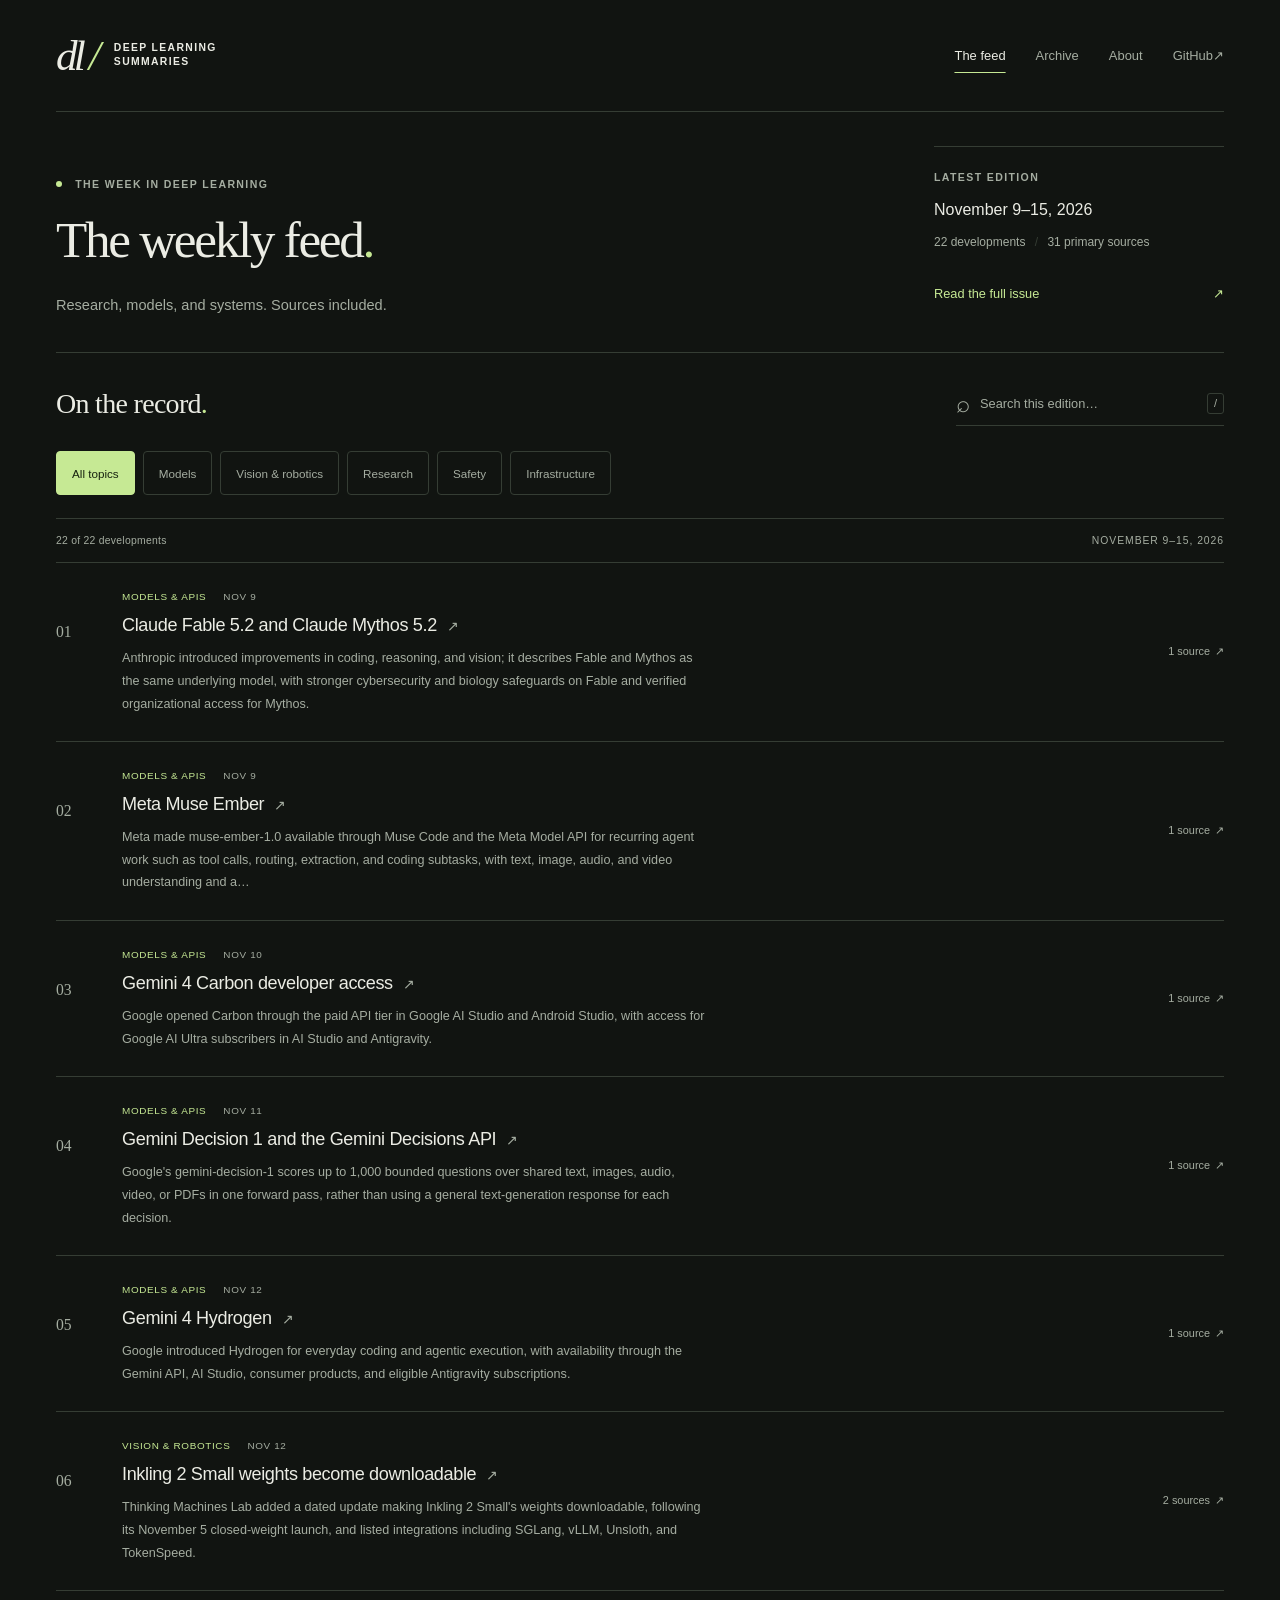
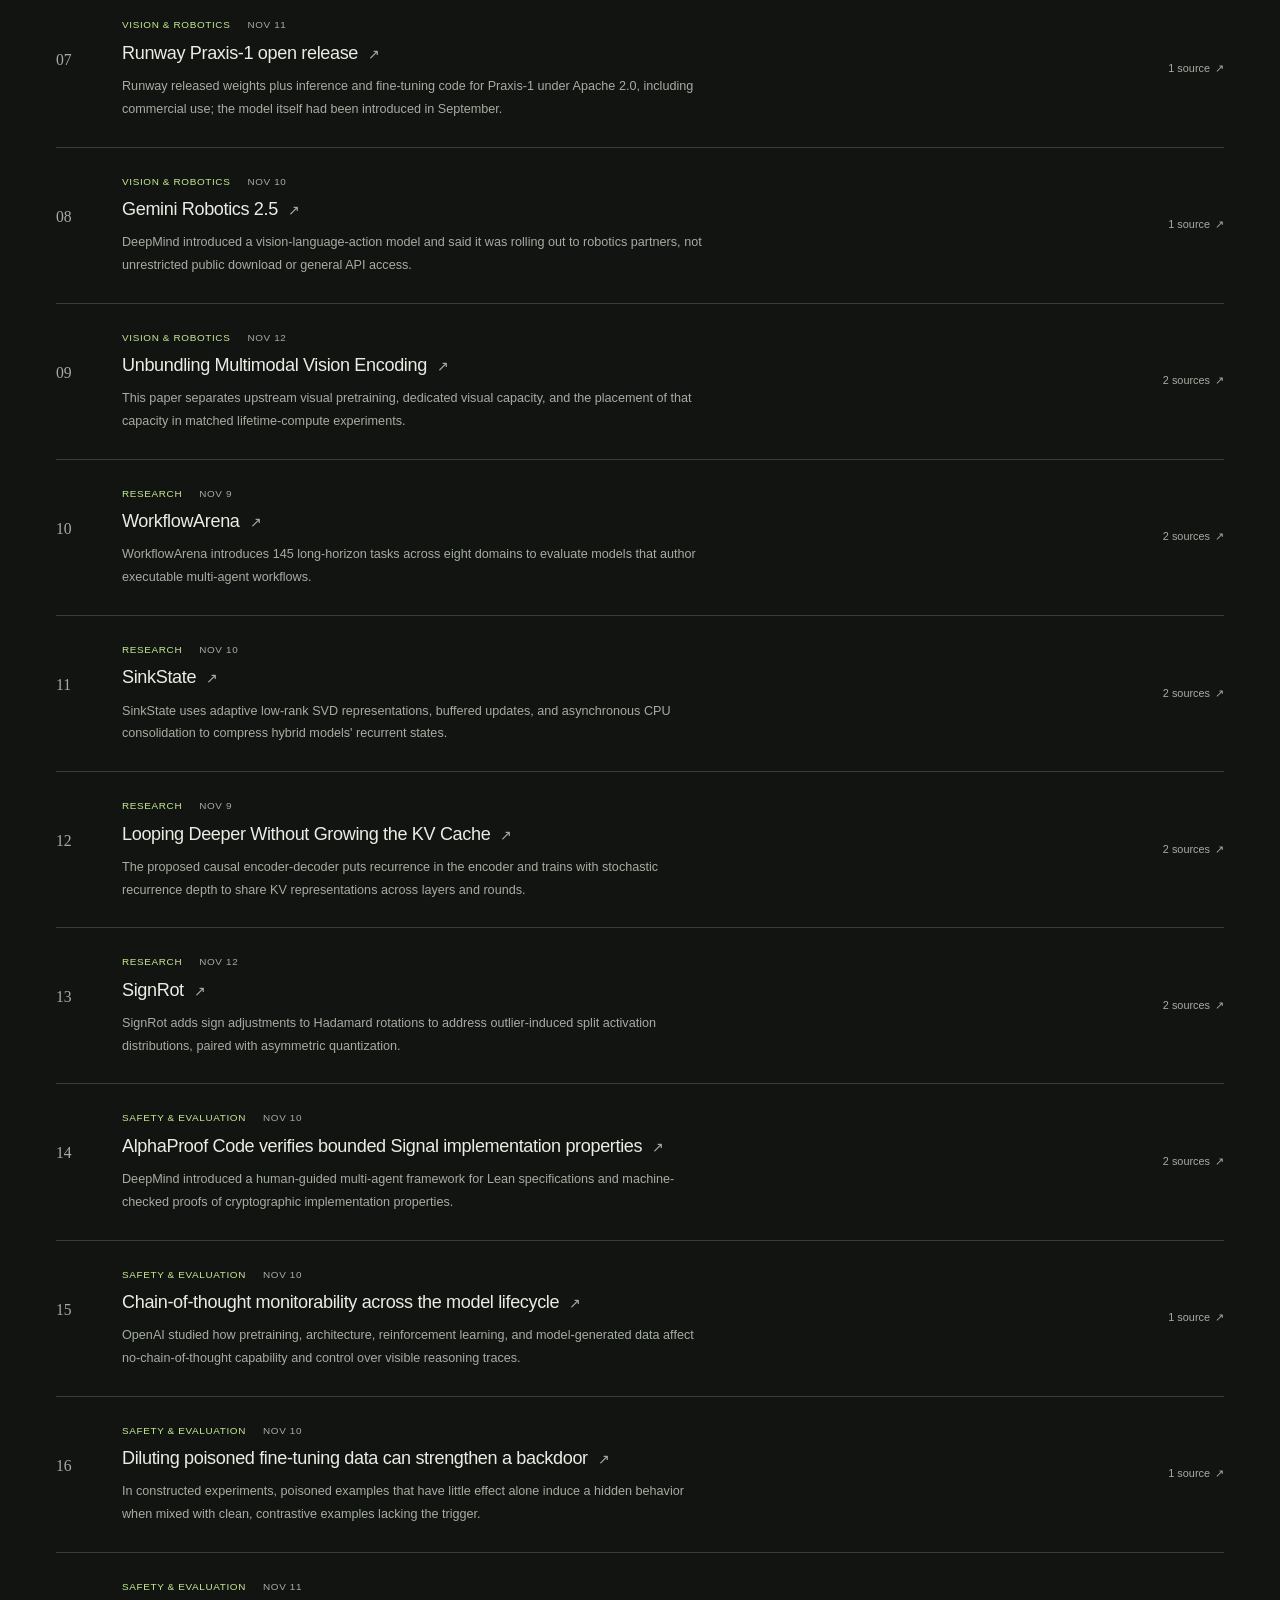
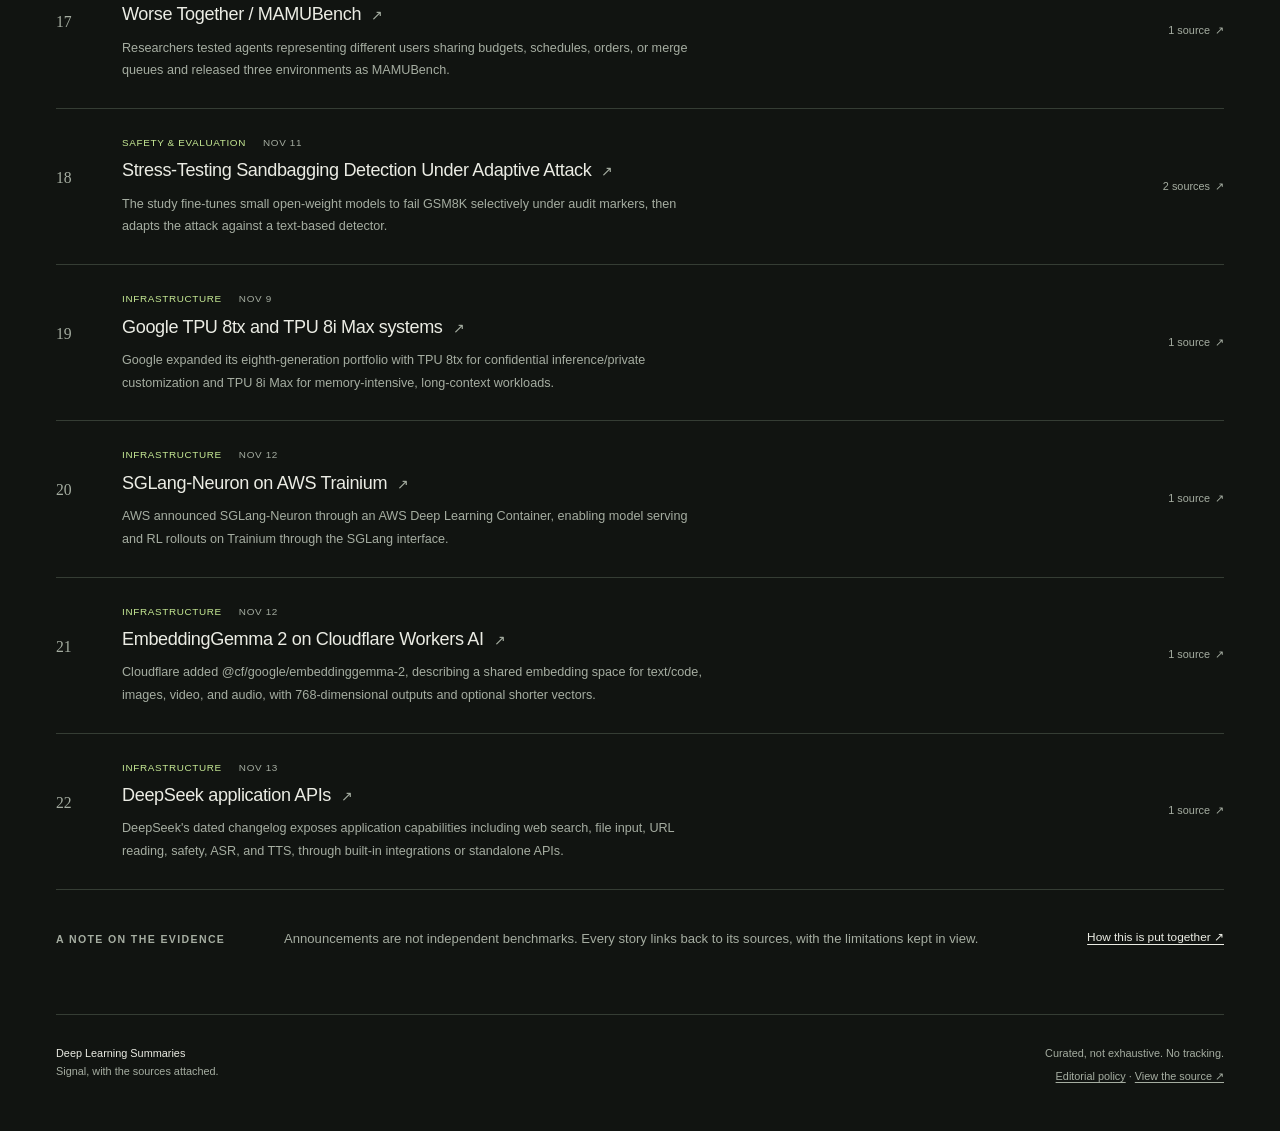
==== commit aafdf55e: "fix: tighten mobile feed and preserve enlarged-text reflow" ====
--- a/docs/index.html
+++ b/docs/index.html
@@ -8,10 +8,10 @@
 <header class="topbar"><a class="wordmark" href="index.html" aria-label="Deep Learning Summaries home"><span class="brand-mark" aria-hidden="true">dl<span> /</span></span><span>DEEP LEARNING<br>SUMMARIES</span></a>
 <nav aria-label="Main navigation"><a href="index.html" aria-current="page">The feed</a><a href="archive.html">Archive</a><a href="about.html">About</a><a href="https://github.com/justinruaya123/deep-learning-summaries">GitHub <span aria-hidden="true">↗</span></a></nav></header>
 <main id="main">
-<section class="issue-intro"><div><p class="eyebrow"><span class="status-dot" aria-hidden="true"></span> THE WEEK IN DEEP LEARNING</p><h1>Less noise.<br><em>More understanding.</em></h1><p class="intro-copy">The models, papers, and systems worth a closer look.<br>What changed, why it matters, and where the evidence stops.</p></div>
+<section class="issue-intro"><div><p class="eyebrow"><span class="status-dot" aria-hidden="true"></span> THE WEEK IN DEEP LEARNING</p><h1>The weekly feed<span class="accent">.</span></h1><p class="intro-copy">Research, models, and systems. Sources included.</p></div>
 <aside class="issue-stamp"><span class="eyebrow">LATEST EDITION</span><strong>November 9–15, 2026</strong><p>22 developments <span aria-hidden="true">/</span> 31 primary sources</p><a class="read-issue" href="issues/2026-11-09_to_2026-11-15.html">Read the full issue <span aria-hidden="true">↗</span></a></aside></section>
 <section class="feed-section" aria-labelledby="feed-heading"><div class="feed-heading"><h2 id="feed-heading">On the record<span class="accent">.</span></h2><div class="search-wrap" data-enhanced hidden><label class="sr-only" for="search">Search developments</label><span aria-hidden="true">⌕</span><input type="search" id="search" placeholder="Search this edition…" autocomplete="off"><kbd aria-hidden="true">/</kbd></div></div>
-<div class="filter-bar" data-enhanced hidden role="group" aria-label="Filter by topic"><button type="button" class="filter is-active" data-filter="all" aria-pressed="true">All topics</button><button type="button" class="filter" data-filter="models" aria-pressed="false">Models & APIs</button><button type="button" class="filter" data-filter="robotics" aria-pressed="false">Vision & robotics</button><button type="button" class="filter" data-filter="research" aria-pressed="false">Research</button><button type="button" class="filter" data-filter="safety" aria-pressed="false">Safety & evaluation</button><button type="button" class="filter" data-filter="infrastructure" aria-pressed="false">Infrastructure</button></div>
+<div class="filter-bar" data-enhanced hidden role="group" aria-label="Filter by topic"><button type="button" class="filter is-active" data-filter="all" aria-pressed="true">All topics</button><button type="button" class="filter" data-filter="models" aria-pressed="false">Models</button><button type="button" class="filter" data-filter="robotics" aria-pressed="false">Vision & robotics</button><button type="button" class="filter" data-filter="research" aria-pressed="false">Research</button><button type="button" class="filter" data-filter="safety" aria-pressed="false">Safety</button><button type="button" class="filter" data-filter="infrastructure" aria-pressed="false">Infrastructure</button></div>
 <div class="feed-context"><span id="result-count" role="status" aria-live="polite">22 developments</span><span>NOVEMBER 9–15, 2026</span></div>
 <div class="stories"><article class="story" data-story data-topic="models" data-search="Claude Fable 5.2 and Claude Mythos 5.2 Date: November 9 — new model versions. Anthropic introduced improvements in coding, reasoning, and vision; it describes Fable and Mythos as the same underlying model, with stronger cybersecurity and biology safeguards on Fable and verified organizational access for Mythos. Anthropic reports generation up to 30% faster than the 5.1 versions and standard pricing of $8 per million input tokens and $40 per million output tokens. Those speed and capability statements are vendor reports, not matched independent tests in this digest. Why it matters — interpretation: Access rules and safeguards can differ even when the underlying model is shared; model selection requires checking both capability and deployment eligibility.">
 <div class="story-index">01</div><div class="story-main"><div class="story-meta"><span class="topic-label">Models &amp; APIs</span><span>NOV 9</span></div>
--- a/docs/assets/site.css
+++ b/docs/assets/site.css
@@ -29,10 +29,10 @@
 .topbar nav a { display: inline-flex; min-height: 44px; align-items: center; color: var(--muted); font-size: .81rem; text-decoration: none; }
 .topbar nav a[aria-current], .topbar nav a:hover { color: var(--ink); }
 .topbar nav a[aria-current] { text-decoration: underline; text-decoration-color: var(--accent); text-underline-offset: 12px; }
-.issue-intro { padding: 59px 0 51px; display: grid; grid-template-columns: minmax(0, 1fr) minmax(220px, 290px); align-items: end; gap: 50px; }
+.issue-intro { padding: 34px 0; display: grid; grid-template-columns: minmax(0, 1fr) minmax(220px, 290px); align-items: end; gap: 50px; }
 .eyebrow { margin: 0 0 19px; color: var(--muted); font-size: .66rem; letter-spacing: .13em; font-weight: 600; line-height: 1.6; }
 .status-dot { width: 6px; height: 6px; display: inline-block; margin: 0 9px 1px 0; border-radius: 50%; background: var(--accent); }
-h1 { margin: 0; font-family: var(--serif); font-weight: 400; font-size: clamp(2.7rem, 4.7vw, 4.1rem); line-height: 1.1; letter-spacing: -.045em; text-wrap: balance; }
+h1 { margin: 0; font-family: var(--serif); font-weight: 400; font-size: clamp(2.2rem, 4vw, 3.2rem); line-height: 1.1; letter-spacing: -.045em; text-wrap: balance; overflow-wrap: anywhere; }
 h1 em { color: var(--accent); font-weight: 400; }
 .intro-copy { margin: 24px 0 0; font-size: .91rem; line-height: 1.8; color: var(--muted); }
 .issue-stamp { border-top: 1px solid var(--line); padding: 22px 0 3px; }
@@ -132,15 +132,17 @@
   .topbar { padding: 23px 0 12px; min-height: auto; flex-wrap: wrap; gap: 13px; }
   .topbar nav { width: 100%; gap: 23px; }
   .topbar nav a { font-size: .73rem; }
-  .issue-intro { grid-template-columns: minmax(0, 1fr); padding: 35px 0; gap: 26px; }
-  .issue-intro h1 { font-size: 2.85rem; }
-  .intro-copy { margin-top: 20px; font-size: .83rem; }
+  .issue-intro { grid-template-columns: minmax(0, 1fr); padding: 18px 0; gap: 19px; }
+  .issue-intro .eyebrow { margin-bottom: 12px; }
+  .issue-intro h1 { font-size: 2.4rem; }
+  .intro-copy { margin-top: 14px; font-size: .83rem; }
   .intro-copy br { display: none; }
-  .issue-stamp { display: grid; grid-template-columns: minmax(0, 1fr); padding-top: 20px; }
-  .issue-stamp .eyebrow { margin-bottom: 7px; }
-  .issue-stamp p { margin: 6px 0; }
+  .issue-stamp { display: grid; grid-template-columns: minmax(0, 1fr); padding-top: 15px; }
+  .issue-stamp .eyebrow { display: none; }
+  .issue-stamp p { margin: 3px 0; }
   .read-issue { max-width: 100%; }
-  .feed-heading { align-items: start; flex-direction: column; gap: 18px; }
+  .feed-heading { align-items: start; flex-direction: column; gap: 12px; padding: 18px 0; }
+  .feed-heading h2 { font-size: 1.5rem; }
   .search-wrap { width: 100%; }
   .filter-bar { gap: 7px; }
   .filter { font-size: .72rem; padding: 7px 11px; }
